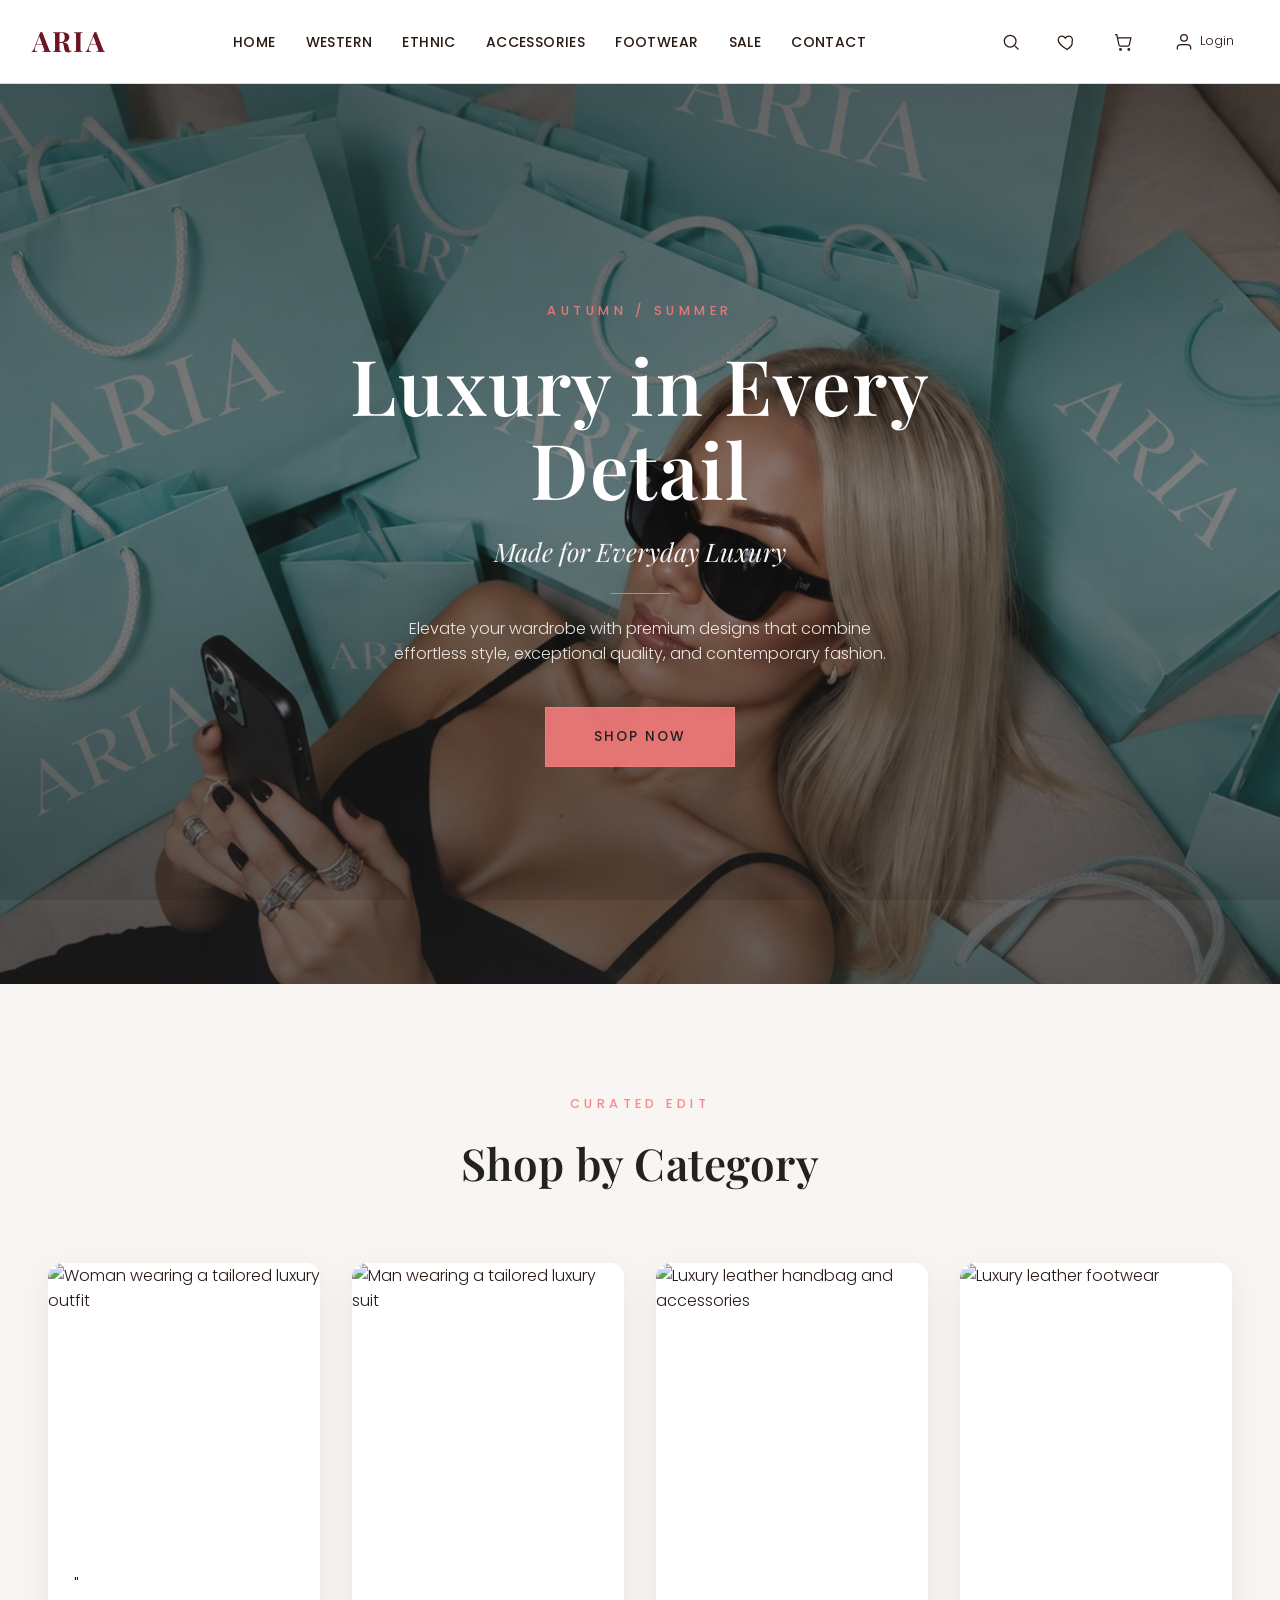
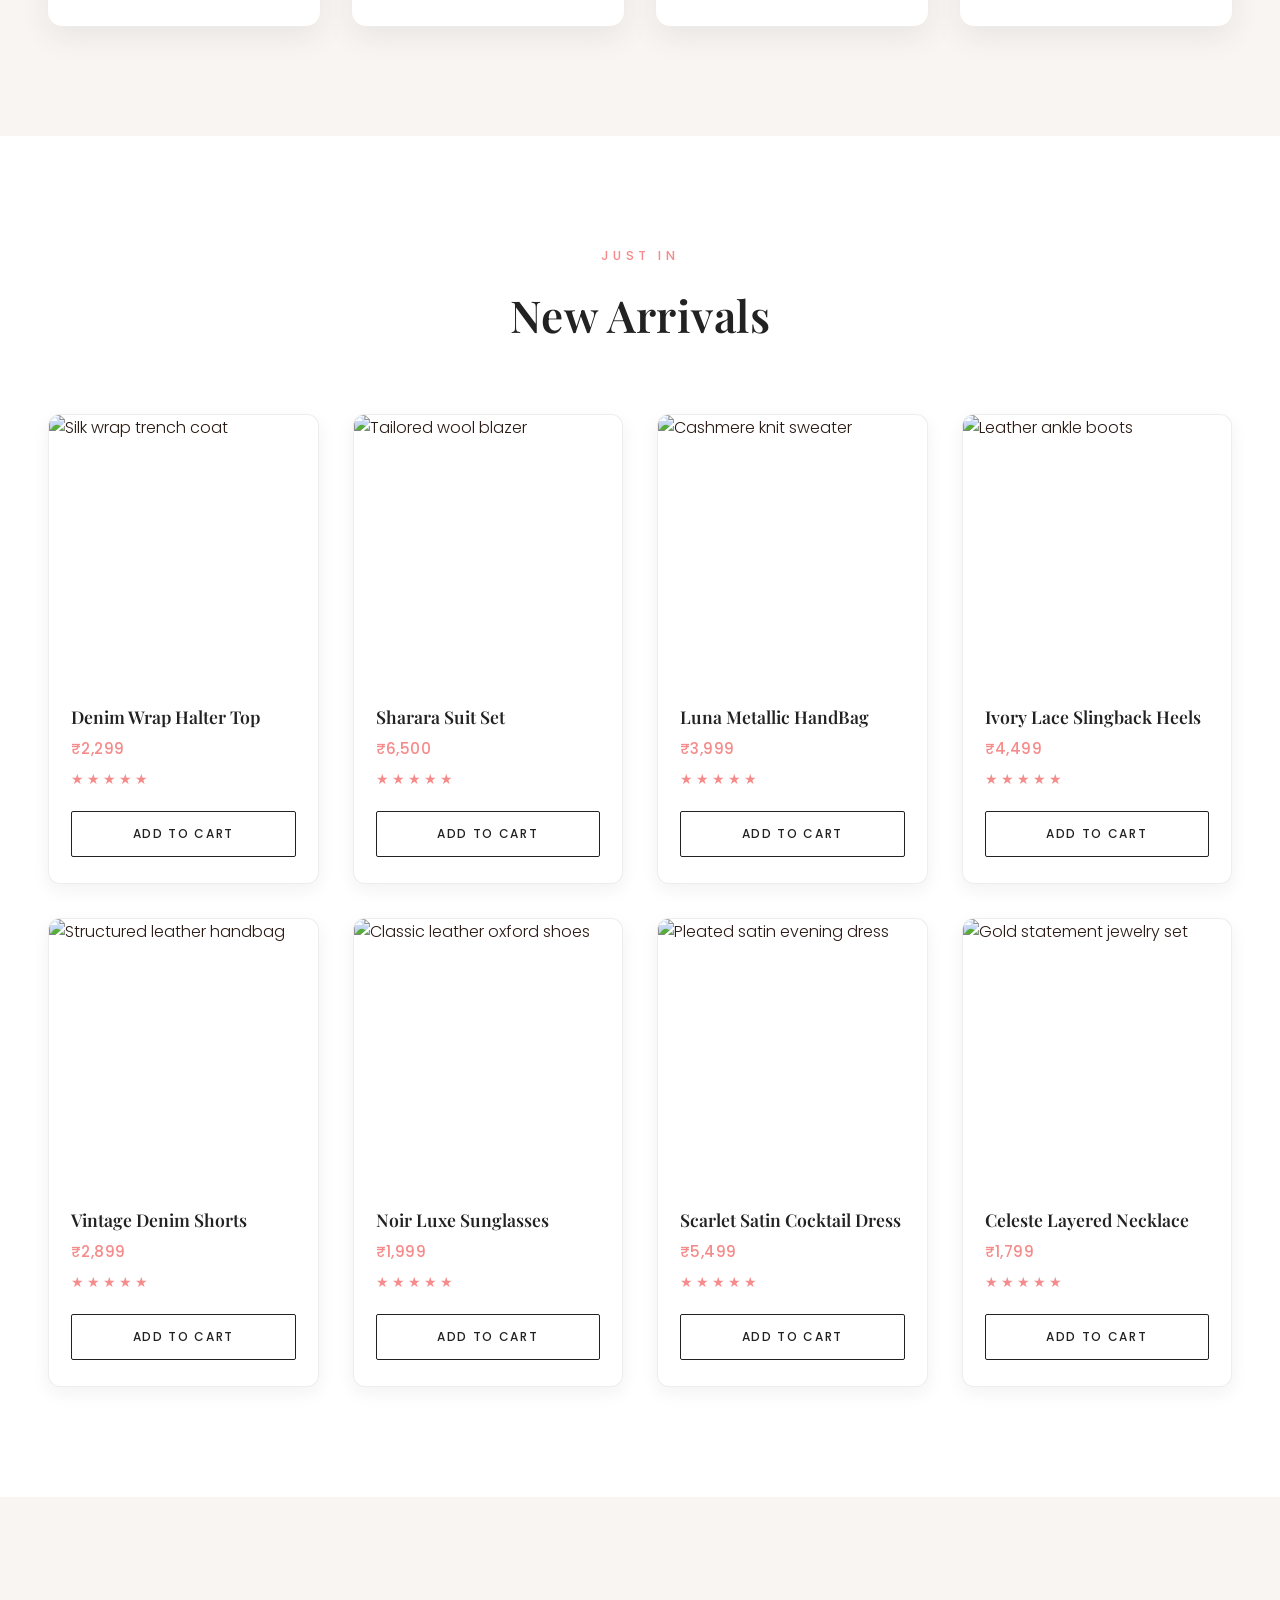
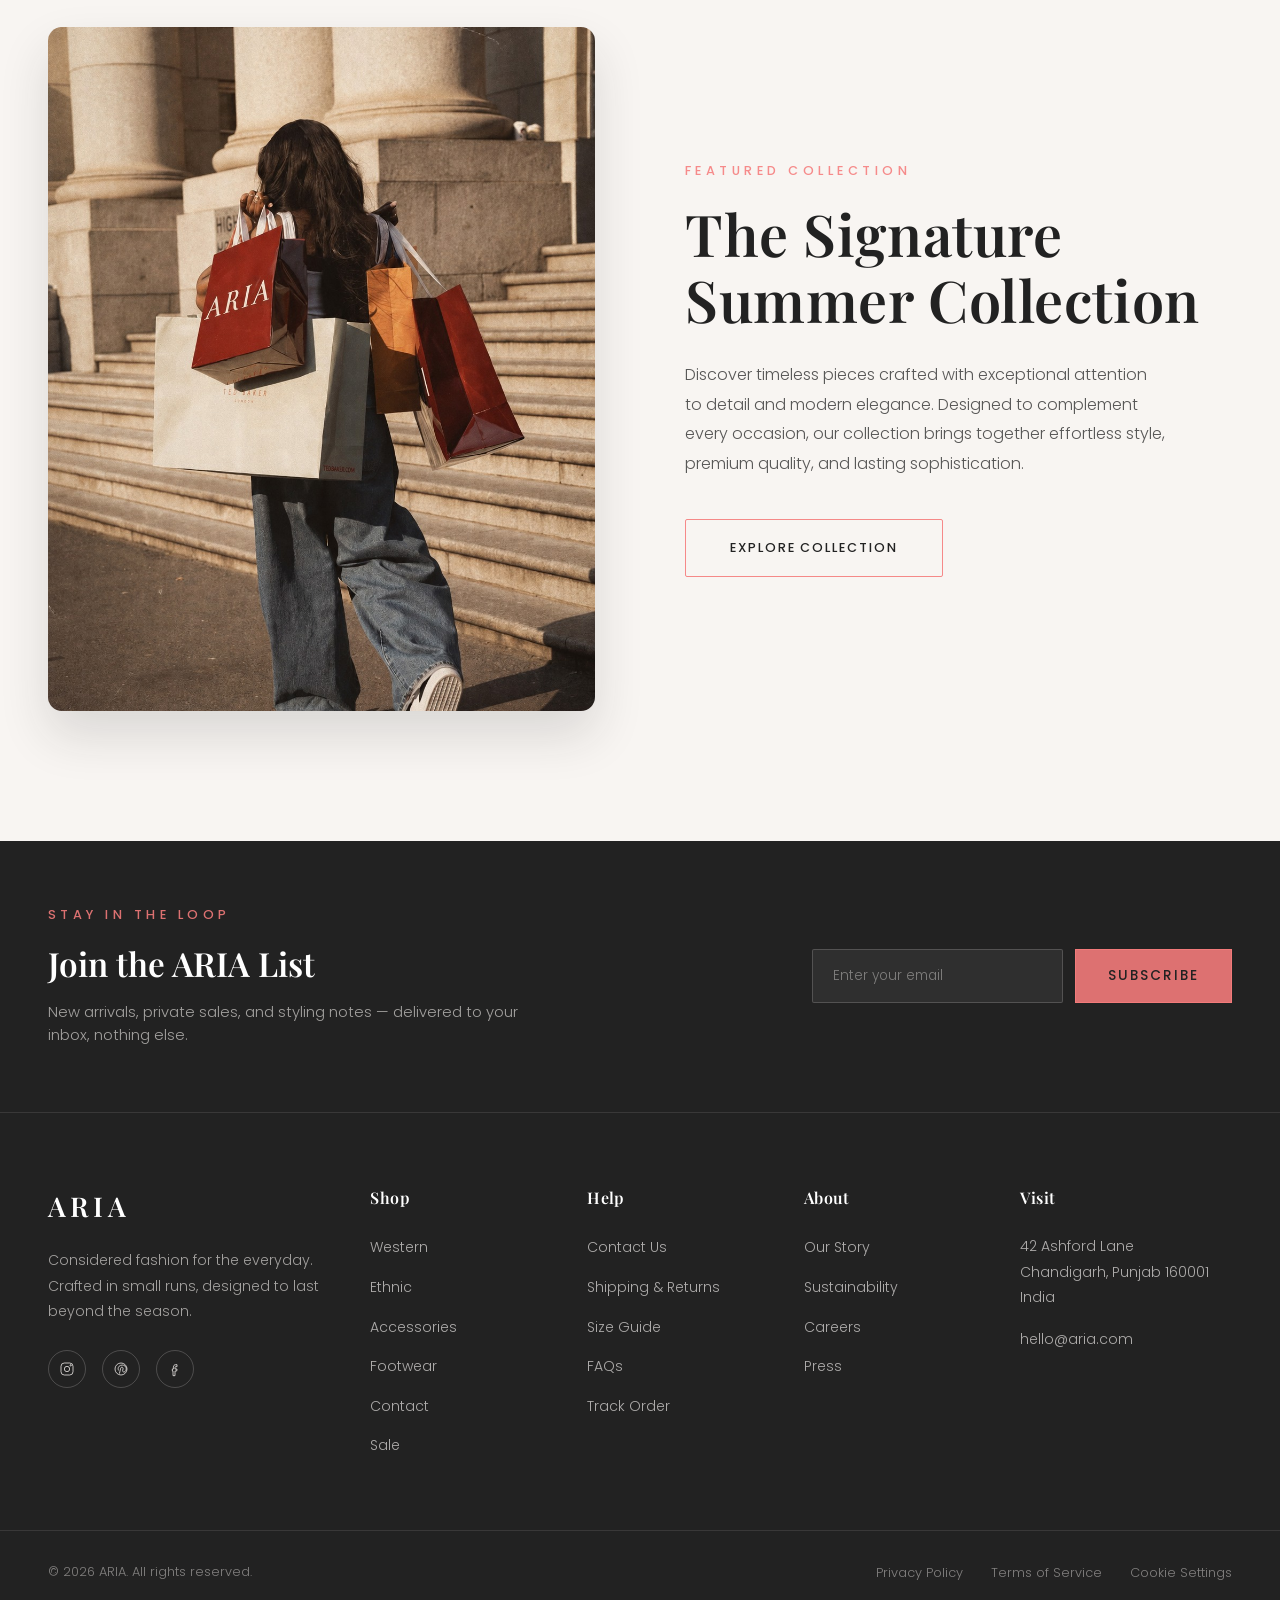
==== index.html @ abaa2804 "Add files via upload" ====
<!DOCTYPE html>
<html lang="en">
<head>
  <meta charset="UTF-8">
  <meta name="viewport" content="width=device-width, initial-scale=1.0">
  <title>ARIA — New Season Collection</title>
  <link rel="preconnect" href="https://fonts.googleapis.com">
  <link rel="preconnect" href="https://fonts.gstatic.com" crossorigin>
  <link href="https://fonts.googleapis.com/css2?family=Playfair+Display:wght@400;500;600;700&family=Poppins:wght@300;400;500;600&display=swap" rel="stylesheet">
  <link rel="stylesheet" href="style.css">
</head>

<body>

  <header class="navbar">
    <div class="navbar__inner">

      <a href="#" class="navbar__logo">ARIA</a>

      <nav class="navbar__nav" aria-label="Main navigation">
        <ul class="navbar__links">

          <li><a href="index.html" class="nav-link">Home</a></li>
          <li><a href="western.html" class="nav-link">Western</a></li>

          <!-- ONLY CHANGE: Ethnic now opens ethnic.html -->
          <li><a href="ethnic.html" class="nav-link">Ethnic</a></li>

          <li><a href="accessories.html" class="nav-link">Accessories</a></li>
          <li><a href="footwear.html" class="nav-link">Footwear</a></li>
          <li><a href="sale.html" class="nav-link">Sale</a></li>
          <li><a href="contact.html" class="nav-link">Contact</a></li>

        </ul>
      </nav>

      <div class="navbar__icons">

        <!-- search -->
        <a href="#" class="icon-link" aria-label="Search">
          <svg viewBox="0 0 24 24" class="icon" fill="none" stroke="currentColor" stroke-width="1.5">
            <circle cx="11" cy="11" r="7"></circle>
            <line x1="21" y1="21" x2="16.65" y2="16.65"></line>
          </svg>
        </a>

        <!-- wishlist -->
        <a href="#" class="icon-link" aria-label="Wishlist">
          <svg viewBox="0 0 24 24" class="icon" fill="none" stroke="currentColor" stroke-width="1.5">
            <path d="M12 21s-7.5-4.6-10-9.1C.5 8.4 2.3 5 5.8 5c2 0 3.4 1.1 4.2 2.4C10.8 6.1 12.2 5 14.2 5c3.5 0 5.3 3.4 3.8 6.9C19.5 16.4 12 21 12 21z"></path>
          </svg>
        </a>

        <!-- cart -->
        <a href="#" class="icon-link" aria-label="Cart">
          <svg viewBox="0 0 24 24" class="icon" fill="none" stroke="currentColor" stroke-width="1.5">
            <circle cx="9" cy="21" r="1"></circle>
            <circle cx="19" cy="21" r="1"></circle>
            <path d="M2.5 3h2l2.6 12.4a2 2 0 0 0 2 1.6h8.4a2 2 0 0 0 2-1.6L21.5 7H6"></path>
          </svg>
        </a>

        <!-- Login Button -->
        <a href="login.html" class="icon-link btn-login-nav" aria-label="Account Login">
          <svg viewBox="0 0 24 24" class="icon" fill="none" stroke="currentColor" stroke-width="1.5">
            <path d="M20 21v-2a4 4 0 0 0-4-4H8a4 4 0 0 0-4 4v2"></path>
            <circle cx="12" cy="7" r="4"></circle>
          </svg>
          <span class="login-text">Login</span>
        </a>

      </div>
    </div>
  </header>


  <section class="hero">
    <div class="hero__overlay"></div>

    <div class="hero__content">
      <p class="hero__eyebrow">Autumn / Summer</p>

      <h1 class="hero__heading">
        Luxury in Every Detail
      </h1>

      <h2 class="hero__subheading">
        Made for Everyday Luxury
      </h2>

      <p class="hero__text">
        Elevate your wardrobe with premium designs that combine effortless style, exceptional quality, and contemporary fashion.
      </p>

      <a href="ethnic.html" class="btn-gold">Shop Now</a>
    </div>
  </section>


  <section class="category" aria-labelledby="category-heading">

    <div class="category__header">
      <p class="category__eyebrow">Curated Edit</p>
      <h2 id="category-heading" class="category__heading">
        Shop by Category
      </h2>
    </div>

    <div class="category__grid">

      <!-- western -->
      <article class="category-card">
        <div class="category-card__image-wrap">

          <img
            src="https://i.pinimg.com/736x/9a/96/69/9a9669cb43c9f0a0e6fd3c314f1d8fea.jpg"
            alt="Woman wearing a tailored luxury outfit"
            class="category-card__image"
            loading="lazy">

          <div class="category-card__overlay"></div>
        </div>

        <div class="category-card__info">
          <h3 class="category-card__title">Western</h3>
          <a href="western.html" class="btn-outline-gold">Explore</a>" 
      </article>


      <!-- ETHNIC -->
      <article class="category-card">
        <div class="category-card__image-wrap">

          <img
            src="https://i.pinimg.com/736x/7e/2c/60/7e2c60f02770552330b021cf83822baa.jpg"
            alt="Man wearing a tailored luxury suit"
            class="category-card__image"
            loading="lazy">

          <div class="category-card__overlay"></div>
        </div>

        <div class="category-card__info">
          <h3 class="category-card__title">Ethnic</h3>

          <!-- ONLY CHANGE: Explore now opens ethnic.html -->
          <a href="ethnic.html" class="btn-outline-gold">Explore</a>

        </div>
      </article>


      <!-- accessories -->
      <article class="category-card">
        <div class="category-card__image-wrap">

          <img
            src="https://i.pinimg.com/736x/4b/20/6a/4b206ad5f9fff55f68342601fd91886d.jpg"
            alt="Luxury leather handbag and accessories"
            class="category-card__image"
            loading="lazy">

          <div class="category-card__overlay"></div>
        </div>

        <div class="category-card__info">
          <h3 class="category-card__title">Accessories</h3>
          <a href="accessories.html" class="btn-outline-gold">Explore</a>
        </div>
      </article>


      <!-- footwear -->
      <article class="category-card">
        <div class="category-card__image-wrap">

          <img
            src="https://i.pinimg.com/736x/59/0e/ca/590eca2303761b1f31b53b4b1ad2bc23.jpg"
            alt="Luxury leather footwear"
            class="category-card__image"
            loading="lazy">

          <div class="category-card__overlay"></div>
        </div>

        <div class="category-card__info">
          <h3 class="category-card__title">Footwear</h3>

          <!-- Explore now opens footwear.html -->
          <a href="footwear.html" class="btn-outline-gold">Explore</a>
        </div>
      </article>

    </div>
  </section>


  <!-- new arrivals -->
  <section class="arrivals" aria-labelledby="arrivals-heading">

    <div class="arrivals__header">
      <p class="arrivals__eyebrow">Just In</p>
      <h2 id="arrivals-heading" class="arrivals__heading">
        New Arrivals
      </h2>
    </div>

    <div class="arrivals__grid">

      <article class="product-card">
        <div class="product-card__image-wrap">
          <img src="https://i.pinimg.com/1200x/94/f0/2d/94f02dfb0105bea8475310a9a32cc9fa.jpg"
               alt="Silk wrap trench coat"
               class="product-card__image"
               loading="lazy">
        </div>

        <div class="product-card__info">
          <h3 class="product-card__name">Denim Wrap Halter Top</h3>
          <p class="product-card__price">₹2,299</p>

          <div class="star-rating" aria-label="Rated 5 out of 5 stars">
            <span>&#9733;</span>
            <span>&#9733;</span>
            <span>&#9733;</span>
            <span>&#9733;</span>
            <span>&#9733;</span>
          </div>

          <button type="button" class="btn-add-cart">
            Add to Cart
          </button>
        </div>
      </article>


      <article class="product-card">
        <div class="product-card__image-wrap">
          <img src="https://i.pinimg.com/736x/af/06/58/af0658aa1b2fe2afccb52e5e137a8477.jpg"
               alt="Tailored wool blazer"
               class="product-card__image"
               loading="lazy">
        </div>

        <div class="product-card__info">
          <h3 class="product-card__name">Sharara Suit Set</h3>
          <p class="product-card__price">₹6,500</p>

          <div class="star-rating" aria-label="Rated 5 out of 5 stars">
            <span>&#9733;</span>
            <span>&#9733;</span>
            <span>&#9733;</span>
            <span>&#9733;</span>
            <span>&#9733;</span>
          </div>

          <button type="button" class="btn-add-cart">
            Add to Cart
          </button>
        </div>
      </article>


      <article class="product-card">
        <div class="product-card__image-wrap">
          <img src="https://i.pinimg.com/1200x/66/19/af/6619af204896a5458776bb3ad510a420.jpg"
               alt="Cashmere knit sweater"
               class="product-card__image"
               loading="lazy">
        </div>

        <div class="product-card__info">
          <h3 class="product-card__name">Luna Metallic HandBag</h3>
          <p class="product-card__price">₹3,999</p>

          <div class="star-rating" aria-label="Rated 5 out of 5 stars">
            <span>&#9733;</span>
            <span>&#9733;</span>
            <span>&#9733;</span>
            <span>&#9733;</span>
            <span>&#9733;</span>
          </div>

          <button type="button" class="btn-add-cart">
            Add to Cart
          </button>
        </div>
      </article>


      <article class="product-card">
        <div class="product-card__image-wrap">
          <img src="https://i.pinimg.com/736x/64/3c/51/643c51814b8b6d609425501f936fceda.jpg"
               alt="Leather ankle boots"
               class="product-card__image"
               loading="lazy">
        </div>

        <div class="product-card__info">
          <h3 class="product-card__name">Ivory Lace Slingback Heels</h3>
          <p class="product-card__price">₹4,499</p>

          <div class="star-rating" aria-label="Rated 5 out of 5 stars">
            <span>&#9733;</span>
            <span>&#9733;</span>
            <span>&#9733;</span>
            <span>&#9733;</span>
            <span>&#9733;</span>
          </div>

          <button type="button" class="btn-add-cart">
            Add to Cart
          </button>
        </div>
      </article>


      <article class="product-card">
        <div class="product-card__image-wrap">
          <img src="https://i.pinimg.com/736x/1b/b8/31/1bb8310dfadc08b8a2e6ee8b997b984a.jpg"
               alt="Structured leather handbag"
               class="product-card__image"
               loading="lazy">
        </div>

        <div class="product-card__info">
          <h3 class="product-card__name">Vintage Denim Shorts</h3>
          <p class="product-card__price">₹2,899</p>

          <div class="star-rating" aria-label="Rated 5 out of 5 stars">
            <span>&#9733;</span>
            <span>&#9733;</span>
            <span>&#9733;</span>
            <span>&#9733;</span>
            <span>&#9733;</span>
          </div>

          <button type="button" class="btn-add-cart">
            Add to Cart
          </button>
        </div>
      </article>


      <article class="product-card">
        <div class="product-card__image-wrap">
          <img src="https://i.pinimg.com/1200x/3f/5c/4d/3f5c4d69a9160363fc01dd2c6e07ea6a.jpg"
               alt="Classic leather oxford shoes"
               class="product-card__image"
               loading="lazy">
        </div>

        <div class="product-card__info">
          <h3 class="product-card__name">Noir Luxe Sunglasses</h3>
          <p class="product-card__price">₹1,999</p>

          <div class="star-rating" aria-label="Rated 5 out of 5 stars">
            <span>&#9733;</span>
            <span>&#9733;</span>
            <span>&#9733;</span>
            <span>&#9733;</span>
            <span>&#9733;</span>
          </div>

          <button type="button" class="btn-add-cart">
            Add to Cart
          </button>
        </div>
      </article>


      <article class="product-card">
        <div class="product-card__image-wrap">
          <img src="https://i.pinimg.com/1200x/2a/52/82/2a52829f08709be5a6d1f65b81222eaa.jpg"
               alt="Pleated satin evening dress"
               class="product-card__image"
               loading="lazy">
        </div>

        <div class="product-card__info">
          <h3 class="product-card__name">Scarlet Satin Cocktail Dress</h3>
          <p class="product-card__price">₹5,499</p>

          <div class="star-rating" aria-label="Rated 5 out of 5 stars">
            <span>&#9733;</span>
            <span>&#9733;</span>
            <span>&#9733;</span>
            <span>&#9733;</span>
            <span>&#9733;</span>
          </div>

          <button type="button" class="btn-add-cart">
            Add to Cart
          </button>
        </div>
      </article>


      <article class="product-card">
        <div class="product-card__image-wrap">
          <img src="https://i.pinimg.com/736x/76/a8/5d/76a85d0bf6ba5adf7afd69d19b4a9173.jpg"
               alt="Gold statement jewelry set"
               class="product-card__image"
               loading="lazy">
        </div>

        <div class="product-card__info">
          <h3 class="product-card__name">Celeste Layered Necklace</h3>
          <p class="product-card__price">₹1,799</p>

          <div class="star-rating" aria-label="Rated 5 out of 5 stars">
            <span>&#9733;</span>
            <span>&#9733;</span>
            <span>&#9733;</span>
            <span>&#9733;</span>
            <span>&#9733;</span>
          </div>

          <button type="button" class="btn-add-cart">
            Add to Cart
          </button>
        </div>
      </article>

    </div>
  </section>


  <!-- collection -->
  <section class="featured" aria-labelledby="featured-heading">

    <div class="featured__inner">

      <div class="featured__image-wrap">
        <img
          src="fee_bg2.jpeg"
          alt="Model wearing summer essentials lifestyle fashion"
          class="featured__image"
          loading="lazy">
      </div>

      <div class="featured__content">

        <p class="featured__eyebrow">
          Featured Collection
        </p>

        <h2 id="featured-heading" class="featured__heading">
          The Signature Summer Collection
        </h2>

        <p class="featured__text">
          Discover timeless pieces crafted with exceptional attention to detail and modern elegance. Designed to complement every occasion, our collection brings together effortless style, premium quality, and lasting sophistication.
        </p>

        <a href="#" class="btn-gold-outline">
          Explore Collection
        </a>

      </div>
    </div>
  </section>


  <!-- footer -->
  <footer class="site-footer">

    <div class="footer__newsletter">

      <div class="footer__newsletter-inner">

        <div class="footer__newsletter-text">

          <p class="footer__eyebrow">
            Stay in the Loop
          </p>

          <h2 class="footer__newsletter-heading">
            Join the ARIA List
          </h2>

          <p class="footer__newsletter-copy">
            New arrivals, private sales, and styling notes — delivered to your inbox, nothing else.
          </p>

        </div>

        <form class="footer__newsletter-form" aria-label="Newsletter signup">

          <label for="footer-email" class="visually-hidden">
            Email address
          </label>

          <input
            type="email"
            id="footer-email"
            name="email"
            placeholder="Enter your email"
            required>

          <button type="submit" class="btn-gold">
            Subscribe
          </button>

        </form>

      </div>
    </div>


    <div class="footer__main">

      <div class="footer__col footer__col--brand">

        <a href="#" class="footer__logo">
          ARIA
        </a>

        <p class="footer__brand-copy">
          Considered fashion for the everyday. Crafted in small runs, designed to last beyond the season.
        </p>

        <div class="footer__socials">

          <a href="#" class="social-link" aria-label="Instagram">
            <svg viewBox="0 0 24 24" class="icon" fill="none" stroke="currentColor" stroke-width="1.5">
              <rect x="3" y="3" width="18" height="18" rx="5"></rect>
              <circle cx="12" cy="12" r="4"></circle>
              <circle cx="17.5" cy="6.5" r="1"></circle>
            </svg>
          </a>

          <a href="#" class="social-link" aria-label="Pinterest">
            <svg viewBox="0 0 24 24" class="icon" fill="none" stroke="currentColor" stroke-width="1.5">
              <circle cx="12" cy="12" r="9"></circle>
              <path d="M9.5 19c1-3.2 1.6-5.8 2-8.2.3-1.7 2.6-2 3.4-.6.5.9.2 2.1-.3 3.4-.7 1.8.4 3.2 2.1 2.9 2-.4 3.1-2.7 3.1-5 0-3.1-2.6-5.4-5.9-5.4-4 0-6.2 2.7-6.2 5.5 0 1 .4 2.1 1 2.7"></path>
            </svg>
          </a>

          <a href="#" class="social-link" aria-label="Facebook">
            <svg viewBox="0 0 24 24" class="icon" fill="none" stroke="currentColor" stroke-width="1.5">
              <path d="M15 8.5h-2c-.6 0-1 .4-1 1V12h3l-.4 3h-2.6v7h-3v-7H8v-3h1.6V9.2C9.6 6.9 11 5.5 13.1 5.5H15v3z"></path>
            </svg>
          </a>

        </div>
      </div>


      <nav class="footer__col" aria-label="Shop">

        <h3 class="footer__col-title">
          Shop
        </h3>

        <ul class="footer__links">
          <li><a href="western.html" class="footer-link">Western</a></li>
          <li><a href="ethnic.html" class="footer-link">Ethnic</a></li>
          <li><a href="accessories.html" class="footer-link">Accessories</a></li>
          <li><a href="footwear.html" class="footer-link">Footwear</a></li>
          <li><a href="contact.html" class="footer-link">Contact</a></li>
          <li><a href="sale.html" class="footer-link">Sale</a></li>
        </ul>

      </nav>


      <nav class="footer__col" aria-label="Help">

        <h3 class="footer__col-title">
          Help
        </h3>

        <ul class="footer__links">
          <li><a href="#" class="footer-link">Contact Us</a></li>
          <li><a href="#" class="footer-link">Shipping &amp; Returns</a></li>
          <li><a href="#" class="footer-link">Size Guide</a></li>
          <li><a href="#" class="footer-link">FAQs</a></li>
          <li><a href="#" class="footer-link">Track Order</a></li>
        </ul>

      </nav>


      <nav class="footer__col" aria-label="About">

        <h3 class="footer__col-title">
          About
        </h3>

        <ul class="footer__links">
          <li><a href="#" class="footer-link">Our Story</a></li>
          <li><a href="#" class="footer-link">Sustainability</a></li>
          <li><a href="#" class="footer-link">Careers</a></li>
          <li><a href="#" class="footer-link">Press</a></li>
        </ul>

      </nav>


      <div class="footer__col">

        <h3 class="footer__col-title">
          Visit
        </h3>

        <address class="footer__address">
          42 Ashford Lane<br>
          Chandigarh, Punjab 160001<br>
          India
        </address>

        <a href="mailto:hello@aria.com" class="footer-link footer__email">
          hello@aria.com
        </a>

      </div>

    </div>


    <div class="footer__bottom">

      <p class="footer__copyright">
        &copy; 2026 ARIA. All rights reserved.
      </p>

      <ul class="footer__legal">

        <li>
          <a href="#" class="footer-link footer-link--small">
            Privacy Policy
          </a>
        </li>

        <li>
          <a href="#" class="footer-link footer-link--small">
            Terms of Service
          </a>
        </li>

        <li>
          <a href="#" class="footer-link footer-link--small">
            Cookie Settings
          </a>
        </li>

      </ul>

    </div>

  </footer>

</body>
</html>
---- style.css ----
:root {
  --color-white:     #FFFFFF;
  --color-offwhite:  #F8F5F2;
  --color-black:     #222222;
  --color-gold:      #f57c7ce2;
  --color-gold-soft: rgba(201, 162, 39, 0.35);

  --font-heading: 'Playfair Display', serif;
  --font-body:    'Poppins', sans-serif;

  --nav-height: 84px;
  --transition-base: 0.35s ease;
}

* {
  margin: 0;
  padding: 0;
  box-sizing: border-box;
}

html {
  scroll-behavior: smooth;
}

body {
  font-family: var(--font-body);
  color: var(--color-black);
  background-color: var(--color-white);
  line-height: 1.6;
  font-weight: 300;
}

a {
  text-decoration: none;
  color: inherit;
}

ul {
  list-style: none;
}

img {
  max-width: 100%;
  display: block;
}

.navbar {
  position: sticky;
  top: 0;
  left: 0;
  width: 100%;
  height: var(--nav-height);
  background-color: var(--color-white);
  border-bottom: 1px solid rgba(34, 34, 34, 0.08);
  z-index: 1000;
}

.navbar__inner {
  max-width: 1400px;
  height: 100%;
  margin: 0 auto;
  padding: 0 48px;
  display: flex;
  align-items: center;
  justify-content: space-between;
  gap: 32px;
}

/* Logo */
.navbar__logo {
  font-family: var(--font-heading);
  font-size: 1.85rem;
  font-weight: 600;
  letter-spacing: 0.18em;
  color: var(--color-black);
  white-space: nowrap;
}
.navbar__nav {
  flex: 1;
  display: flex;
  justify-content: center;
}

.navbar__links {
  display: flex;
  align-items: center;
  gap: 40px;
}
.nav-link {
  position: relative;
  font-size: 0.85rem;
  font-weight: 500;
  letter-spacing: 0.08em;
  text-transform: uppercase;
  color: var(--color-black);
  padding-bottom: 6px;
  transition: color var(--transition-base);
}

.nav-link::after {
  content: '';
  position: absolute;
  left: 0;
  bottom: 0;
  width: 100%;
  height: 1px;
  background-color: var(--color-gold);
  transform: scaleX(0);
  transform-origin: right;
  transition: transform var(--transition-base);
}

.nav-link:hover {
  color: var(--color-gold);
}

.nav-link:hover::after {
  transform: scaleX(1);
  transform-origin: left;
}
.navbar__icons {
  display: flex;
  align-items: center;
  gap: 24px;
}

.icon-link {
  display: inline-flex;
  align-items: center;
  justify-content: center;
  transition: color var(--transition-base), transform var(--transition-base);
}

.icon-link:hover {
  color: var(--color-gold);
  transform: translateY(-2px);
}

.icon {
  width: 20px;
  height: 20px;
}
.hero {
  position: relative;
  width: 100%;
  height: 100vh;
  min-height: 600px;
  display: flex;
  align-items: center;
  justify-content: center;
  text-align: center;
  overflow: hidden;

  background-image:
    linear-gradient(0deg, rgba(0,0,0,0.15), rgba(0,0,0,0.15)),
    url('fee_bg.jpeg');
  background-size: cover;
  background-position: center 20%;
  background-repeat: no-repeat;
  background-attachment: fixed;
}
.hero__overlay {
  position: absolute;
  inset: 0;
  background: linear-gradient(
    180deg,
    rgba(34, 34, 34, 0.55) 0%,
    rgba(34, 34, 34, 0.35) 45%,
    rgba(34, 34, 34, 0.65) 100%
  );
  z-index: 1;
}

.hero__content {
  position: relative;
  z-index: 2;
  max-width: 720px;
  padding: 0 24px;
  color: var(--color-white);
  display: flex;
  flex-direction: column;
  align-items: center;
}

.hero__eyebrow {
  font-family: var(--font-body);
  font-size: 0.8rem;
  font-weight: 500;
  letter-spacing: 0.35em;
  text-transform: uppercase;
  color: var(--color-gold);
  margin-bottom: 20px;
}

.hero__heading {
  font-family: var(--font-heading);
  font-size: clamp(2.6rem, 6vw, 5rem);
  font-weight: 600;
  line-height: 1.1;
  letter-spacing: 0.02em;
  margin-bottom: 20px;
}

.hero__subheading {
  font-family: var(--font-heading);
  font-style: italic;
  font-weight: 400;
  font-size: clamp(1.1rem, 2.2vw, 1.6rem);
  color: var(--color-offwhite);
  margin-bottom: 22px;
  position: relative;
  padding-bottom: 22px;
}

.hero__subheading::after {
  content: '';
  position: absolute;
  bottom: 0;
  left: 50%;
  transform: translateX(-50%);
  width: 60px;
  height: 1px;
  background-color: var(--color-gold);
}

.hero__text {
  font-size: 1rem;
  font-weight: 300;
  color: rgba(248, 245, 242, 0.9);
  max-width: 520px;
  margin-bottom: 40px;
}

.btn-gold {
  display: inline-block;
  padding: 18px 48px;
  font-family: var(--font-body);
  font-size: 0.85rem;
  font-weight: 500;
  letter-spacing: 0.15em;
  text-transform: uppercase;
  color: var(--color-black);
  background-color: var(--color-gold);
  border: 1px solid var(--color-gold);
  transition: background-color var(--transition-base), color var(--transition-base), box-shadow var(--transition-base);
}

.btn-gold:hover {
  background-color: transparent;
  color: var(--color-white);
  box-shadow: 0 0 0 1px var(--color-gold) inset;
}

@media (max-width: 1024px) {
  .navbar__inner {
    padding: 0 28px;
  }

  .navbar__links {
    gap: 24px;
  }

  .hero {
    background-attachment: scroll;
  }
}

@media (max-width: 860px) {
  .navbar {
    height: auto;
  }

  .navbar__inner {
    flex-wrap: wrap;
    padding: 16px 24px;
    row-gap: 14px;
  }

  .navbar__nav {
    order: 3;
    width: 100%;
    justify-content: center;
  }

  .navbar__links {
    flex-wrap: wrap;
    justify-content: center;
    gap: 18px 26px;
  }

  .navbar__icons {
    order: 2;
  }
}

@media (max-width: 480px) {
  .navbar__logo {
    font-size: 1.5rem;
    letter-spacing: 0.12em;
  }

  .navbar__links {
    gap: 14px 18px;
  }

  .nav-link {
    font-size: 0.75rem;
  }

  .icon {
    width: 18px;
    height: 18px;
  }

  .navbar__icons {
    gap: 18px;
  }

  .hero__content {
    padding: 0 20px;
  }

  .btn-gold {
    padding: 16px 36px;
    width: 100%;
    max-width: 280px;
  }
}
.category {
  background-color: var(--color-offwhite);
  padding: 110px 48px;
}

.category__header {
  text-align: center;
  max-width: 640px;
  margin: 0 auto 64px;
}

.category__eyebrow {
  font-size: 0.8rem;
  font-weight: 500;
  letter-spacing: 0.35em;
  text-transform: uppercase;
  color: var(--color-gold);
  margin-bottom: 14px;
}

.category__heading {
  font-family: var(--font-heading);
  font-size: clamp(2rem, 3.5vw, 2.75rem);
  font-weight: 600;
  color: var(--color-black);
  letter-spacing: 0.01em;
}
.category__grid {
  display: grid;
  grid-template-columns: repeat(4, 1fr);
  gap: 32px;
  max-width: 1400px;
  margin: 0 auto;
}

.category-card {
  position: relative;
  border-radius: 14px;
  overflow: hidden;
  background-color: var(--color-white);
  box-shadow: 0 10px 30px rgba(34, 34, 34, 0.08);
  transition: box-shadow var(--transition-base), transform var(--transition-base);
}

.category-card:hover,
.category-card:focus-within {
  box-shadow: 0 22px 45px rgba(34, 34, 34, 0.18);
  transform: translateY(-4px);
}

.category-card__image-wrap {
  position: relative;
  width: 100%;
  aspect-ratio: 3 / 4;
  overflow: hidden;
  border-radius: 14px;
}

.category-card__image {
  width: 100%;
  height: 100%;
  object-fit: cover;
  transform: scale(1);
  transition: transform 0.6s ease;
}

.category-card:hover .category-card__image,
.category-card:focus-within .category-card__image {
  transform: scale(1.08);
}

.category-card__overlay {
  position: absolute;
  inset: 0;
  background: linear-gradient(
    180deg,
    rgba(34, 34, 34, 0) 40%,
    rgba(34, 34, 34, 0.75) 100%
  );
  opacity: 0;
  transition: opacity var(--transition-base);
}

.category-card:hover .category-card__overlay,
.category-card:focus-within .category-card__overlay {
  opacity: 1;
}

.category-card__info {
  position: absolute;
  left: 0;
  right: 0;
  bottom: 0;
  padding: 28px 26px;
  display: flex;
  flex-direction: column;
  align-items: flex-start;
  gap: 16px;
  z-index: 2;
}

.category-card__title {
  font-family: var(--font-heading);
  font-size: 1.5rem;
  font-weight: 600;
  color: var(--color-white);
  letter-spacing: 0.02em;
}
.btn-outline-gold {
  display: inline-block;
  padding: 10px 26px;
  font-size: 0.75rem;
  font-weight: 500;
  letter-spacing: 0.14em;
  text-transform: uppercase;
  color: var(--color-white);
  border: 1px solid var(--color-white);
  border-radius: 2px;
  opacity: 0;
  transform: translateY(10px);
  transition: opacity var(--transition-base), transform var(--transition-base),
              background-color var(--transition-base), color var(--transition-base),
              border-color var(--transition-base);
}

.category-card:hover .btn-outline-gold,
.category-card:focus-within .btn-outline-gold {
  opacity: 1;
  transform: translateY(0);
}

.btn-outline-gold:hover {
  background-color: var(--color-gold);
  border-color: var(--color-gold);
  color: var(--color-black);
}

@media (max-width: 1024px) {
  .category {
    padding: 90px 32px;
  }

  .category__grid {
    grid-template-columns: repeat(2, 1fr);
    gap: 26px;
  }
}
@media (max-width: 640px) {
  .category {
    padding: 70px 20px;
  }

  .category__header {
    margin-bottom: 44px;
  }

  .category-card__info {
    padding: 22px 20px;
  }

  .btn-outline-gold {
    opacity: 1;
    transform: translateY(0);
  }
}

@media (max-width: 480px) {
  .category__grid {
    grid-template-columns: 1fr;
  }

  .category-card__image-wrap {
    aspect-ratio: 4 / 5;
  }
}

.arrivals {
  background-color: var(--color-white);
  padding: 110px 48px;
}

.arrivals__header {
  text-align: center;
  max-width: 640px;
  margin: 0 auto 64px;
}

.arrivals__eyebrow {
  font-size: 0.8rem;
  font-weight: 500;
  letter-spacing: 0.35em;
  text-transform: uppercase;
  color: var(--color-gold);
  margin-bottom: 14px;
}

.arrivals__heading {
  font-family: var(--font-heading);
  font-size: clamp(2rem, 3.5vw, 2.75rem);
  font-weight: 600;
  color: var(--color-black);
  letter-spacing: 0.01em;
}
.arrivals__grid {
  display: grid;
  grid-template-columns: repeat(4, 1fr);
  gap: 34px;
  max-width: 1400px;
  margin: 0 auto;
}
.product-card {
  display: flex;
  flex-direction: column;
  background-color: var(--color-white);
  border: 1px solid rgba(34, 34, 34, 0.08);
  border-radius: 12px;
  overflow: hidden;
  box-shadow: 0 6px 18px rgba(34, 34, 34, 0.06);
  transition: transform var(--transition-base), box-shadow var(--transition-base);
}
.product-card:hover,
.product-card:focus-within {
  transform: translateY(-8px);
  box-shadow: 0 26px 40px rgba(34, 34, 34, 0.16);
}
.product-card__image-wrap {
  width: 100%;
  aspect-ratio: 1 / 1;
  overflow: hidden;
}

.product-card__image {
  width: 100%;
  height: 100%;
  object-fit: cover;
  transform: scale(1);
  transition: transform 0.5s ease;
}

.product-card:hover .product-card__image,
.product-card:focus-within .product-card__image {
  transform: scale(1.05);
}

.product-card__info {
  padding: 22px 22px 26px;
  display: flex;
  flex-direction: column;
  align-items: flex-start;
  gap: 8px;
}

.product-card__name {
  font-family: var(--font-heading);
  font-size: 1.1rem;
  font-weight: 600;
  color: var(--color-black);
  line-height: 1.3;
}

.product-card__price {
  font-size: 0.95rem;
  font-weight: 500;
  color: var(--color-gold);
  letter-spacing: 0.03em;
}

.star-rating {
  display: flex;
  gap: 3px;
  font-size: 0.85rem;
  color: var(--color-gold);
  margin-bottom: 6px;
}
.btn-add-cart {
  width: 100%;
  margin-top: 6px;
  padding: 13px 0;
  font-family: var(--font-body);
  font-size: 0.75rem;
  font-weight: 500;
  letter-spacing: 0.14em;
  text-transform: uppercase;
  color: var(--color-black);
  background-color: transparent;
  border: 1px solid var(--color-black);
  border-radius: 2px;
  cursor: pointer;
  transition: background-color var(--transition-base), color var(--transition-base), border-color var(--transition-base);
}

/* Button color transition on hover */
.btn-add-cart:hover {
  background-color: var(--color-gold);
  border-color: var(--color-gold);
  color: var(--color-white);
}

@media (max-width: 1200px) {
  .arrivals__grid {
    grid-template-columns: repeat(3, 1fr);
  }
}
@media (max-width: 860px) {
  .arrivals {
    padding: 90px 32px;
  }

  .arrivals__grid {
    grid-template-columns: repeat(2, 1fr);
    gap: 26px;
  }
}
@media (max-width: 480px) {
  .arrivals {
    padding: 70px 20px;
  }

  .arrivals__header {
    margin-bottom: 44px;
  }

  .arrivals__grid {
    grid-template-columns: 1fr;
  }
}
.featured {
  background-color: var(--color-offwhite);
  padding: 130px 48px;
}

.featured__inner {
  max-width: 1400px;
  margin: 0 auto;
  display: grid;
  grid-template-columns: 1fr 1fr;
  align-items: center;
  gap: 90px;
}
.featured__image-wrap {
  position: relative;
  width: 100%;
  aspect-ratio: 4 / 5;
  overflow: hidden;
  border-radius: 14px;
  box-shadow: 0 24px 50px rgba(34, 34, 34, 0.14);
}
.featured__image {
  width: 100%;
  height: 100%;
  object-fit: cover;
  transform: scale(1);
  transition: transform 0.7s ease;
}
.featured__image-wrap:hover .featured__image {
  transform: scale(1.06);
}
.featured__content {
  display: flex;
  flex-direction: column;
  align-items: flex-start;
}
.featured__eyebrow {
  font-size: 0.8rem;
  font-weight: 500;
  letter-spacing: 0.35em;
  text-transform: uppercase;
  color: var(--color-gold);
  margin-bottom: 18px;
}
.featured__heading {
  font-family: var(--font-heading);
  font-size: clamp(2.4rem, 4.5vw, 3.75rem);
  font-weight: 600;
  line-height: 1.15;
  color: var(--color-black);
  letter-spacing: 0.01em;
  margin-bottom: 28px;
}

.featured__text {
  font-size: 1rem;
  font-weight: 300;
  line-height: 1.85;
  color: rgba(34, 34, 34, 0.75);
  max-width: 480px;
  margin-bottom: 40px;
}
.btn-gold-outline {
  position: relative;
  display: inline-block;
  padding: 18px 44px;
  font-family: var(--font-body);
  font-size: 0.8rem;
  font-weight: 500;
  letter-spacing: 0.15em;
  text-transform: uppercase;
  color: var(--color-black);
  background-color: transparent;
  border: 1px solid var(--color-gold);
  border-radius: 2px;
  overflow: hidden;
  z-index: 1;
  transition: color var(--transition-base);
}
.btn-gold-outline::before {
  content: '';
  position: absolute;
  inset: 0;
  background-color: var(--color-gold);
  transform: scaleX(0);
  transform-origin: left;
  transition: transform var(--transition-base);
  z-index: -1;
}
.btn-gold-outline:hover {
  color: var(--color-black);
}
.btn-gold-outline:hover::before {
  transform: scaleX(1);
}
@media (max-width: 1024px) {
  .featured {
    padding: 100px 32px;
  }
  .featured__inner {
    gap: 56px;
  }}
@media (max-width: 860px) {
  .featured__inner {
    grid-template-columns: 1fr;
    gap: 44px;
  }
  .featured__content {
    align-items: flex-start;
    text-align: left;
  }
  .featured__image-wrap {
    aspect-ratio: 16 / 10;
  }
}
@media (max-width: 480px) {
  .featured {
    padding: 70px 20px;
  }
  .featured__text {
    max-width: 100%;
  }
  .btn-gold-outline {
    width: 100%;
    text-align: center;
    padding: 16px 0;
  }
}


.visually-hidden {
  position: absolute;
  width: 1px;
  height: 1px;
  padding: 0;
  margin: -1px;
  overflow: hidden;
  clip: rect(0, 0, 0, 0);
  white-space: nowrap;
  border: 0;
}
 
.site-footer {
  background-color: var(--color-black);
  color: rgba(248, 245, 242, 0.7);
}
 
/* Newsletter strip */
.footer__newsletter {
  border-bottom: 1px solid rgba(248, 245, 242, 0.1);
}
 
.footer__newsletter-inner {
  max-width: 1400px;
  margin: 0 auto;
  padding: 64px 48px;
  display: flex;
  align-items: center;
  justify-content: space-between;
  gap: 48px;
  flex-wrap: wrap;
}
 
.footer__newsletter-text {
  max-width: 480px;
}
 
.footer__eyebrow {
  font-size: 0.8rem;
  font-weight: 500;
  letter-spacing: 0.35em;
  text-transform: uppercase;
  color: var(--color-gold);
  margin-bottom: 12px;
}
 
.footer__newsletter-heading {
  font-family: var(--font-heading);
  font-size: clamp(1.6rem, 2.6vw, 2.1rem);
  font-weight: 600;
  color: var(--color-white);
  margin-bottom: 10px;
}
 
.footer__newsletter-copy {
  font-size: 0.92rem;
  font-weight: 300;
  color: rgba(248, 245, 242, 0.6);
}
 
.footer__newsletter-form {
  display: flex;
  gap: 12px;
  flex-shrink: 0;
  width: 100%;
  max-width: 420px;
}
 
.footer__newsletter-form input {
  flex: 1;
  min-width: 0;
  padding: 16px 20px;
  font-family: var(--font-body);
  font-size: 0.85rem;
  font-weight: 300;
  color: var(--color-white);
  background-color: rgba(248, 245, 242, 0.06);
  border: 1px solid rgba(248, 245, 242, 0.18);
  border-radius: 2px;
  transition: border-color var(--transition-base), background-color var(--transition-base);
}
 
.footer__newsletter-form input::placeholder {
  color: rgba(248, 245, 242, 0.4);
}
 
.footer__newsletter-form input:focus {
  outline: none;
  border-color: var(--color-gold);
  background-color: rgba(248, 245, 242, 0.1);
}
 
.footer__newsletter-form .btn-gold {
  flex-shrink: 0;
  padding: 16px 32px;
}
 
/* Main link grid */
.footer__main {
  max-width: 1400px;
  margin: 0 auto;
  padding: 72px 48px;
  display: grid;
  grid-template-columns: 1.6fr 1fr 1fr 1fr 1.2fr;
  gap: 40px;
}
 
.footer__col-title {
  font-family: var(--font-heading);
  font-size: 1rem;
  font-weight: 600;
  color: var(--color-white);
  letter-spacing: 0.03em;
  margin-bottom: 24px;
}
 
.footer__links {
  display: flex;
  flex-direction: column;
  gap: 14px;
}
 
.footer-link {
  font-size: 0.88rem;
  font-weight: 300;
  color: rgba(248, 245, 242, 0.65);
  transition: color var(--transition-base), padding-left var(--transition-base);
}
 
.footer-link:hover {
  color: var(--color-gold);
  padding-left: 4px;
}
 
.footer__col--brand {
  display: flex;
  flex-direction: column;
  align-items: flex-start;
}
 
.footer__logo {
  font-family: var(--font-heading);
  font-size: 1.7rem;
  font-weight: 600;
  letter-spacing: 0.18em;
  color: var(--color-white);
  margin-bottom: 20px;
}
 
.footer__brand-copy {
  font-size: 0.88rem;
  font-weight: 300;
  line-height: 1.8;
  color: rgba(248, 245, 242, 0.6);
  max-width: 320px;
  margin-bottom: 26px;
}
 
.footer__socials {
  display: flex;
  align-items: center;
  gap: 16px;
}
 
.social-link {
  display: inline-flex;
  align-items: center;
  justify-content: center;
  width: 38px;
  height: 38px;
  border: 1px solid rgba(248, 245, 242, 0.2);
  border-radius: 50%;
  color: rgba(248, 245, 242, 0.75);
  transition: border-color var(--transition-base), color var(--transition-base), transform var(--transition-base);
}
 
.social-link .icon {
  width: 16px;
  height: 16px;
}
 
.social-link:hover {
  border-color: var(--color-gold);
  color: var(--color-gold);
  transform: translateY(-3px);
}
 
.footer__address {
  font-style: normal;
  font-size: 0.88rem;
  font-weight: 300;
  line-height: 1.8;
  color: rgba(248, 245, 242, 0.65);
  margin-bottom: 16px;
}
 
.footer__email {
  display: inline-block;
}
 
/* Bottom bar */
.footer__bottom {
  border-top: 1px solid rgba(248, 245, 242, 0.1);
}
 
.footer__bottom {
  max-width: 1400px;
  margin: 0 auto;
  padding: 28px 48px;
  display: flex;
  align-items: center;
  justify-content: space-between;
  flex-wrap: wrap;
  gap: 16px;
}
 
.footer__copyright {
  font-size: 0.8rem;
  font-weight: 300;
  color: rgba(248, 245, 242, 0.45);
}
 
.footer__legal {
  display: flex;
  align-items: center;
  gap: 28px;
}
 
.footer-link--small {
  font-size: 0.8rem;
  color: rgba(248, 245, 242, 0.45);
}
 
.footer-link--small:hover {
  color: var(--color-gold);
  padding-left: 0;
}
 
@media (max-width: 1100px) {
  .footer__main {
    grid-template-columns: 1fr 1fr 1fr;
    row-gap: 48px;
  }
 
  .footer__col--brand {
    grid-column: 1 / -1;
  }
}
 
@media (max-width: 768px) {
  .footer__newsletter-inner {
    padding: 48px 32px;
    flex-direction: column;
    align-items: flex-start;
  }
 
  .footer__newsletter-form {
    max-width: 100%;
    flex-direction: column;
  }
 
  .footer__main {
    padding: 56px 32px;
    grid-template-columns: 1fr 1fr;
    row-gap: 40px;
  }
 
  .footer__bottom {
    padding: 24px 32px;
    flex-direction: column;
    text-align: center;
  }
}
 
@media (max-width: 480px) {
  .footer__newsletter-inner {
    padding: 40px 20px;
  }
 
  .footer__main {
    padding: 48px 20px;
    grid-template-columns: 1fr;
  }
 
  .footer__bottom {
    padding: 20px;
  }
 
  .footer__legal {
    flex-wrap: wrap;
    justify-content: center;
    gap: 16px;
  }
}
/* =========================================================
   ARIA — shared stylesheet
   Palette: deep wine + antique gold on ivory (light)
            charcoal + soft gold on ink (dark)
   Display type: Playfair Display · Body type: Poppins
   ========================================================= */

:root{
  --wine:        #6E1423;
  --wine-deep:   #4A0E18;
  --wine-tint:   #F6E9EA;
  --gold:        #C6972E;
  --gold-soft:   #E8C873;
  --ivory:       #FBF6EE;
  --surface:     #FFFFFF;
  --ink:         #2A1A14;
  --muted:       #8A7361;
  --line:        #E7DACB;
  --success:     #3C7A5A;
  --danger:      #A63A2E;

  --shadow-sm:   0 2px 8px rgba(42,26,20,0.08);
  --shadow-md:   0 12px 32px rgba(42,26,20,0.14);
  --radius-sm:   6px;
  --radius-md:   12px;
  --radius-lg:   20px;

  color-scheme: light;
}

html.dark{
  --wine:        #C6435A;
  --wine-deep:   #E0637A;
  --wine-tint:   #2B1418;
  --gold:        #E8C873;
  --gold-soft:   #F2DE9E;
  --ivory:       #15100F;
  --surface:     #201816;
  --ink:         #F1E7D6;
  --muted:       #B7A28E;
  --line:        #3A2C26;

  --shadow-sm:   0 2px 10px rgba(0,0,0,0.35);
  --shadow-md:   0 16px 40px rgba(0,0,0,0.5);

  color-scheme: dark;
}

*{ box-sizing: border-box; }
html{ scroll-behavior: smooth; }

body{
  margin: 0;
  background: var(--ivory);
  color: var(--ink);
  font-family: 'Poppins', sans-serif;
  font-weight: 300;
  -webkit-font-smoothing: antialiased;
  transition: background-color .25s ease, color .25s ease;
}

h1,h2,h3,.font-display{ font-family: 'Playfair Display', serif; }

a{ color: inherit; text-decoration: none; }
img{ max-width: 100%; display: block; }
button{ font-family: inherit; cursor: pointer; }
input, select{ font-family: inherit; }

.visually-hidden{
  position: absolute; width:1px; height:1px; overflow:hidden;
  clip: rect(0 0 0 0); white-space: nowrap;
}

:focus-visible{
  outline: 2px solid var(--gold);
  outline-offset: 2px;
}

/* ============ NAVBAR ============ */
.navbar{
  position: sticky; top: 0; z-index: 100;
  background: var(--surface);
  border-bottom: 1px solid var(--line);
}
.navbar__inner{
  max-width: 1280px; margin: 0 auto;
  display: flex; align-items: center; justify-content: space-between;
  padding: 16px 32px;
  gap: 24px;
}
.navbar__logo{
  font-family: 'Playfair Display', serif;
  font-size: 28px; font-weight: 700; letter-spacing: 2px;
  color: var(--wine);
}
.navbar__links{
  display: flex; gap: 30px; list-style: none; margin: 0; padding: 0;
}
.nav-link{
  font-size: 14px; letter-spacing: .4px; color: var(--ink);
  position: relative; padding-bottom: 4px;
}
.nav-link::after{
  content:''; position:absolute; left:0; bottom:0; height:1px; width:0;
  background: var(--gold); transition: width .25s ease;
}
.nav-link:hover::after{ width: 100%; }
.nav-link.is-active{ color: var(--wine); font-weight: 500; }

.navbar__icons{ display: flex; align-items: center; gap: 18px; }
.icon-link{
  position: relative; display: inline-flex; align-items: center; justify-content: center;
  width: 38px; height: 38px; border-radius: 50%; color: var(--ink);
  transition: background .2s ease, color .2s ease;
}
.icon-link:hover{ background: var(--wine-tint); color: var(--wine); }
.icon{ width: 20px; height: 20px; }

.btn-login-nav{ width: auto; padding: 0 14px; gap: 6px; border-radius: 20px; }
.login-text{ font-size: 13px; }

.theme-toggle{
  display:flex; align-items:center; justify-content:center;
  width: 38px; height: 38px; border-radius: 50%;
  background: var(--wine-tint); border: 1px solid var(--line);
  color: var(--wine); position: relative; overflow:hidden;
}
.theme-toggle:hover{ border-color: var(--gold); }
.theme-toggle svg{ width: 18px; height: 18px; }
.theme-toggle .icon-moon{ display:none; }
html.dark .theme-toggle .icon-sun{ display:none; }
html.dark .theme-toggle .icon-moon{ display:inline-flex; }

.cart-badge{
  position: absolute; top: -4px; right: -4px;
  background: var(--wine); color: #fff;
  font-size: 10px; font-weight: 600; line-height: 1;
  min-width: 16px; height: 16px; border-radius: 999px;
  display: flex; align-items: center; justify-content: center;
  padding: 0 3px;
  transform: scale(0);
  transition: transform .2s ease;
}
.cart-badge.is-visible{ transform: scale(1); }


/* Order summary (sticky, signature gold-thread border) */
.order-summary{
  position: sticky; top: 90px;
  background: var(--surface); border-radius: var(--radius-lg);
  border: 1px solid var(--line);
  padding: 2px;
}
.order-summary__inner{
  border-radius: calc(var(--radius-lg) - 2px);
  padding: 24px 24px 26px;
  position: relative;
}
.order-summary::before{
  content:'';
  position:absolute; inset: 0; border-radius: var(--radius-lg);
  padding: 2px;
  background: repeating-linear-gradient(115deg, var(--gold) 0 8px, transparent 8px 16px);
  -webkit-mask: linear-gradient(#fff 0 0) content-box, linear-gradient(#fff 0 0);
  -webkit-mask-composite: xor; mask-composite: exclude;
  opacity: .55; pointer-events: none;
}
.order-summary__title{ font-size: 18px; margin: 0 0 18px; }
.summary-row{ display: flex; justify-content: space-between; font-size: 13.5px; margin-bottom: 12px; color: var(--muted); }
.summary-row span:last-child{ color: var(--ink); font-weight: 500; }
.summary-row.discount span:last-child{ color: var(--success); }
.summary-divider{ height: 1px; background: var(--line); margin: 16px 0; }
.summary-total{ display: flex; justify-content: space-between; align-items: baseline; margin-bottom: 20px; }
.summary-total .label{ font-size: 15px; font-weight: 600; }
.summary-total .value{ font-size: 26px; font-family: 'Playfair Display', serif; color: var(--wine); }
.shipping-note{
  font-size: 11.5px; color: var(--muted); background: var(--wine-tint);
  border-radius: var(--radius-sm); padding: 10px 12px; margin-bottom: 18px; line-height: 1.6;
}
.shipping-note strong{ color: var(--wine); }

.place-order-btn{ width: 100%; padding: 15px; font-size: 13.5px; }

.order-success{
  max-width: 560px; margin: 60px auto; text-align: center; padding: 0 24px;
}
.order-success__icon{
  width: 74px; height: 74px; border-radius: 50%; background: var(--success);
  color: #fff; display: flex; align-items: center; justify-content: center; margin: 0 auto 22px;
}
.order-success__icon svg{ width: 36px; height: 36px; }
.order-success h2{ margin: 0 0 10px; }
.order-success p{ color: var(--muted); margin: 0 0 6px; line-height: 1.7; }
.order-id-chip{
  display: inline-block; margin: 16px 0 26px; padding: 10px 20px;
  border: 1px dashed var(--gold); border-radius: 999px; font-weight: 600; color: var(--wine);
  letter-spacing: .5px; font-family: 'Playfair Display', serif;
}

@media (max-width: 960px){
  .footer__main{ grid-template-columns: 1fr 1fr; }
  .checkout-wrap{ grid-template-columns: 1fr; }
  .order-summary{ position: static; }
}
@media (max-width: 760px){
  .navbar__links{ display: none; }
  .navbar__inner{ padding: 14px 18px; }
  .ethnic-section{ padding: 40px 18px 10px; }
  .ethnic-hero__heading{ font-size: 32px; }
  .footer__newsletter-inner{ flex-direction: column; align-items: flex-start; }
  .footer__newsletter-form{ width: 100%; }
  .footer__newsletter-form input{ flex: 1; min-width: 0; }
  .footer__main{ grid-template-columns: 1fr; padding: 40px 18px; }
  .footer__bottom{ padding: 20px 18px 30px; flex-direction: column; }
  .form-grid{ grid-template-columns: 1fr; }
  .checkout-wrap{ padding: 28px 18px 60px; }
  .mini-cart{ width: 100%; }
}
/* =========================================================
   ARIA — CART PAGE
   ========================================================= */

.cart-page {
  min-height: calc(100vh - var(--nav-height));
  background: var(--ivory);
  padding: 70px 32px 90px;
}

.cart-page__inner {
  max-width: 1180px;
  margin: 0 auto;
}

.cart-page__heading {
  text-align: center;
  margin-bottom: 42px;
}

.cart-page__eyebrow {
  margin: 0 0 8px;
  color: var(--gold);
  font-size: 11px;
  font-weight: 600;
  letter-spacing: 2.5px;
  text-transform: uppercase;
}

.cart-page__title {
  margin: 0 0 8px;
  font-size: clamp(32px, 5vw, 46px);
  color: var(--ink);
}

.cart-page__subtitle {
  margin: 0;
  color: var(--muted);
  font-size: 14px;
}

.cart-layout {
  display: grid;
  grid-template-columns: minmax(0, 1.55fr) minmax(300px, .75fr);
  gap: 32px;
  align-items: start;
}

.cart-card {
  background: var(--surface);
  border: 1px solid var(--line);
  border-radius: var(--radius-md);
  overflow: hidden;
  box-shadow: var(--shadow-sm);
}

.cart-card__header {
  padding: 20px 24px;
  border-bottom: 1px solid var(--line);
  display: flex;
  align-items: center;
  justify-content: space-between;
  gap: 15px;
}

.cart-card__header h2 {
  margin: 0;
  font-size: 18px;
}

.cart-count-text {
  color: var(--muted);
  font-size: 12px;
}

.cart-items {
  padding: 0 24px;
}

.cart-item {
  display: grid;
  grid-template-columns: 96px minmax(0, 1fr) auto;
  gap: 18px;
  padding: 20px 0;
  border-bottom: 1px solid var(--line);
  align-items: center;
}

.cart-item:last-child {
  border-bottom: none;
}

.cart-item__image {
  width: 96px;
  height: 120px;
  object-fit: cover;
  border-radius: var(--radius-sm);
  background: var(--wine-tint);
}

.cart-item__name {
  margin: 0 0 6px;
  font-size: 16px;
  font-weight: 600;
}

.cart-item__price {
  margin: 0 0 14px;
  color: var(--wine);
  font-size: 14px;
  font-weight: 600;
}

.cart-item__actions {
  display: flex;
  align-items: center;
  gap: 12px;
  flex-wrap: wrap;
}

.cart-qty {
  display: inline-flex;
  align-items: center;
  border: 1px solid var(--line);
  border-radius: 999px;
  overflow: hidden;
}

.cart-qty button {
  width: 30px;
  height: 30px;
  border: 0;
  background: transparent;
  color: var(--wine);
  font-size: 16px;
}

.cart-qty button:hover {
  background: var(--wine-tint);
}

.cart-qty span {
  min-width: 30px;
  text-align: center;
  font-size: 13px;
}

.cart-remove {
  border: 0;
  background: transparent;
  color: var(--muted);
  font-size: 12px;
  text-decoration: underline;
}

.cart-remove:hover {
  color: var(--danger);
}

.cart-item__total {
  font-family: 'Playfair Display', serif;
  color: var(--wine);
  font-size: 18px;
  font-weight: 600;
  white-space: nowrap;
}

.cart-empty {
  padding: 70px 24px;
  text-align: center;
  color: var(--muted);
}

.cart-empty__icon {
  font-size: 42px;
  margin-bottom: 12px;
}

.cart-empty h3 {
  margin: 0 0 8px;
  color: var(--ink);
  font-size: 22px;
}

.cart-empty p {
  margin: 0 0 22px;
  font-size: 13px;
}

.cart-summary {
  position: sticky;
  top: 105px;
  padding: 24px;
}

.cart-summary h2 {
  margin: 0 0 20px;
  font-size: 20px;
}

.cart-summary__row {
  display: flex;
  justify-content: space-between;
  gap: 15px;
  margin-bottom: 13px;
  color: var(--muted);
  font-size: 13px;
}

.cart-summary__row span:last-child {
  color: var(--ink);
  font-weight: 500;
}

.cart-summary__divider {
  height: 1px;
  background: var(--line);
  margin: 18px 0;
}

.cart-summary__total {
  display: flex;
  justify-content: space-between;
  align-items: baseline;
  margin-bottom: 20px;
}

.cart-summary__total span:first-child {
  font-weight: 600;
}

.cart-summary__total strong {
  color: var(--wine);
  font: 600 27px 'Playfair Display', serif;
}

.cart-summary__note {
  margin: 0 0 20px;
  padding: 11px 12px;
  border-radius: var(--radius-sm);
  background: var(--wine-tint);
  color: var(--muted);
  font-size: 11.5px;
  line-height: 1.6;
}

.cart-summary__note strong {
  color: var(--wine);
}

.cart-checkout-btn {
  width: 100%;
  text-align: center;
  display: block;
}

.cart-continue {
  width: 100%;
  margin-top: 10px;
  text-align: center;
  display: block;
}

.cart-toast {
  position: fixed;
  right: 24px;
  bottom: 24px;
  z-index: 500;
  background: var(--ink);
  color: var(--ivory);
  padding: 12px 18px;
  border-radius: var(--radius-sm);
  box-shadow: var(--shadow-md);
  opacity: 0;
  transform: translateY(10px);
  pointer-events: none;
  transition: .25s ease;
  font-size: 13px;
}

.cart-toast.is-visible {
  opacity: 1;
  transform: translateY(0);
}


/* ============ CART BADGE ============ */

.cart-badge {
  position: absolute;
  top: -7px;
  right: -8px;
  min-width: 17px;
  height: 17px;
  padding: 0 4px;
  border-radius: 50%;
  background: var(--wine);
  color: #fff;
  font-size: 9px;
  font-weight: 600;
  display: flex;
  align-items: center;
  justify-content: center;
  transform: scale(0);
  transition: transform .2s ease;
}

.cart-badge.is-visible {
  transform: scale(1);
}

.cart-nav-link {
  position: relative;
}


/* ============ CART RESPONSIVE ============ */

@media (max-width: 960px) {

  .cart-layout {
    grid-template-columns: 1fr;
  }

  .cart-summary {
    position: static;
  }

}

@media (max-width: 600px) {

  .cart-page {
    padding: 50px 18px 70px;
  }

  .cart-items {
    padding: 0 16px;
  }

  .cart-card__header {
    padding: 18px 16px;
  }

  .cart-item {
    grid-template-columns: 76px minmax(0, 1fr);
    gap: 14px;
  }

  .cart-item__image {
    width: 76px;
    height: 98px;
  }

  .cart-item__total {
    grid-column: 2;
  }

  .cart-summary {
    padding: 20px;
  }

}
/* =========================================================
   ETHNIC BANNER
   ========================================================= */

.ethnic-hero {
  position: relative;
  min-height: 62vh;
  display: flex;
  align-items: center;
  justify-content: center;
  text-align: center;
  overflow: hidden;

  background-image:
    linear-gradient(0deg, rgba(42,20,15,0.1), rgba(42,20,15,0.1)),
    url('https://i.pinimg.com/736x/2d/7f/67/2d7f671726167802e4c5870b4c045759.jpg');
  background-size: cover;
  background-position: center 25%;
  background-attachment: fixed;
}

.ethnic-hero__overlay {
  position: absolute;
  inset: 0;
  z-index: 1;
  background: linear-gradient(
    180deg,
    rgba(74,14,24,0.68) 0%,
    rgba(110,20,35,0.38) 45%,
    rgba(42,20,15,0.78) 100%
  );
}

.ethnic-hero__content {
  position: relative;
  z-index: 2;
  max-width: 720px;
  padding: 0 24px;
  color: #fff;
}

.ethnic-hero__eyebrow {
  margin-bottom: 18px;
  font-size: 0.8rem;
  font-weight: 500;
  letter-spacing: 0.35em;
  text-transform: uppercase;
  color: var(--gold-soft);
}

.ethnic-hero__heading {
  margin: 0 0 20px;
  font-family: 'Playfair Display', serif;
  font-weight: 700;
  font-size: clamp(2.4rem, 6vw, 4.5rem);
  letter-spacing: 0.02em;
  line-height: 1.1;
}

.ethnic-hero__text {
  margin: 0 auto;
  max-width: 520px;
  font-size: 1rem;
  font-weight: 300;
  color: rgba(255,255,255,0.9);
}

@media (max-width: 760px) {
  .ethnic-hero {
    min-height: 46vh;
    background-attachment: scroll;
  }
  .ethnic-hero__eyebrow { font-size: 0.7rem; letter-spacing: 0.25em; }
}
/* =========================================================
   ETHNIC QUOTE
   ========================================================= */

.ethnic-quote {
  position: relative;
  overflow: hidden;
  padding: 90px 32px;
  text-align: center;
  background: linear-gradient(135deg, var(--wine) 0%, var(--wine-deep) 100%);
}

.ethnic-quote::before {
  content: '';
  position: absolute;
  inset: 0;
  background-image: repeating-linear-gradient(
    115deg,
    rgba(230,200,115,0.06) 0 10px,
    transparent 10px 22px
  );
  pointer-events: none;
}

.ethnic-quote__inner {
  position: relative;
  z-index: 1;
  max-width: 760px;
  margin: 0 auto;
}

.ethnic-quote__mark {
  display: block;
  margin-bottom: 4px;
  font-family: 'Playfair Display', serif;
  font-size: 70px;
  line-height: 1;
  color: var(--gold-soft);
}

.ethnic-quote__text {
  margin: 0 0 26px;
  font-family: 'Playfair Display', serif;
  font-style: italic;
  font-weight: 500;
  font-size: clamp(1.25rem, 2.6vw, 2rem);
  line-height: 1.55;
  color: #fff;
}

.ethnic-quote__divider {
  display: inline-block;
  width: 70px;
  height: 2px;
  margin-bottom: 16px;
  background: var(--gold);
}

.ethnic-quote__attribution {
  margin: 0;
  font-size: 0.8rem;
  font-weight: 500;
  letter-spacing: 0.3em;
  text-transform: uppercase;
  color: var(--gold-soft);
}

@media (max-width: 760px) {
  .ethnic-quote { padding: 60px 20px; }
  .ethnic-quote__mark { font-size: 52px; }
}
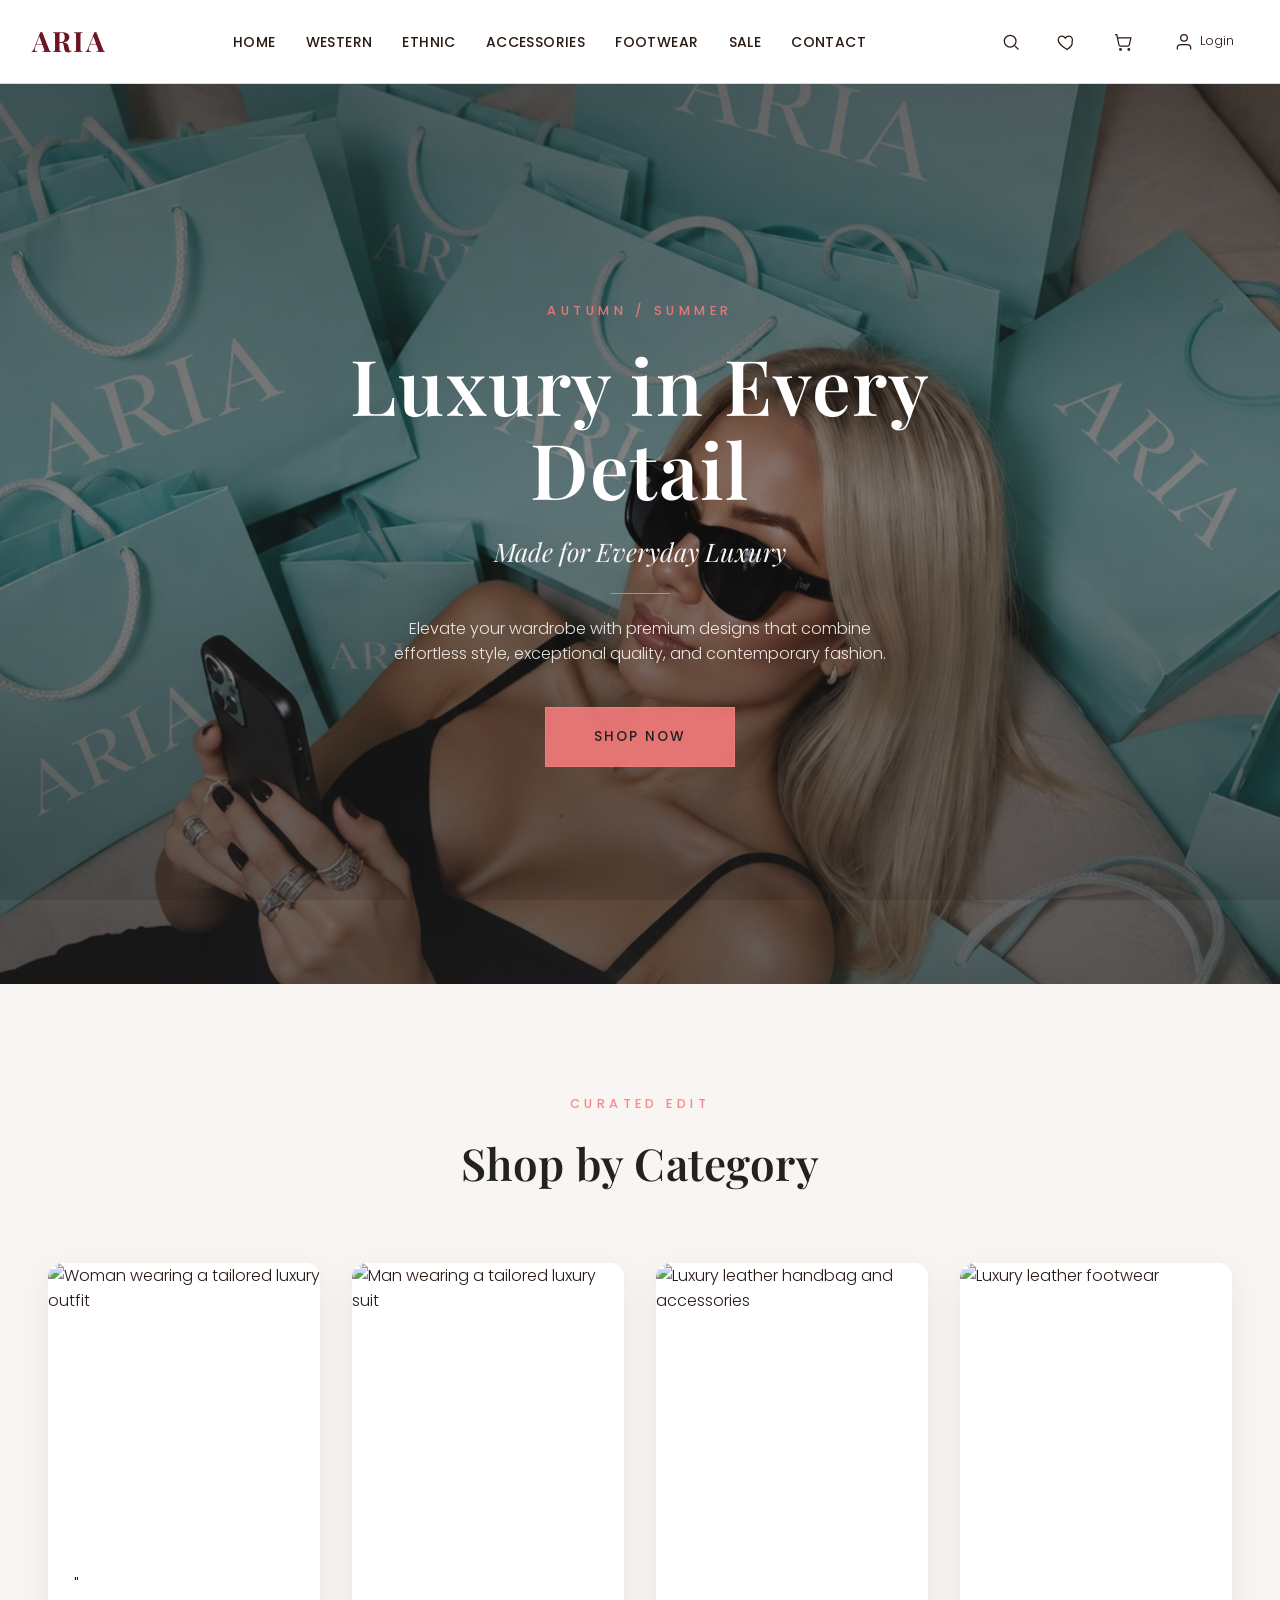
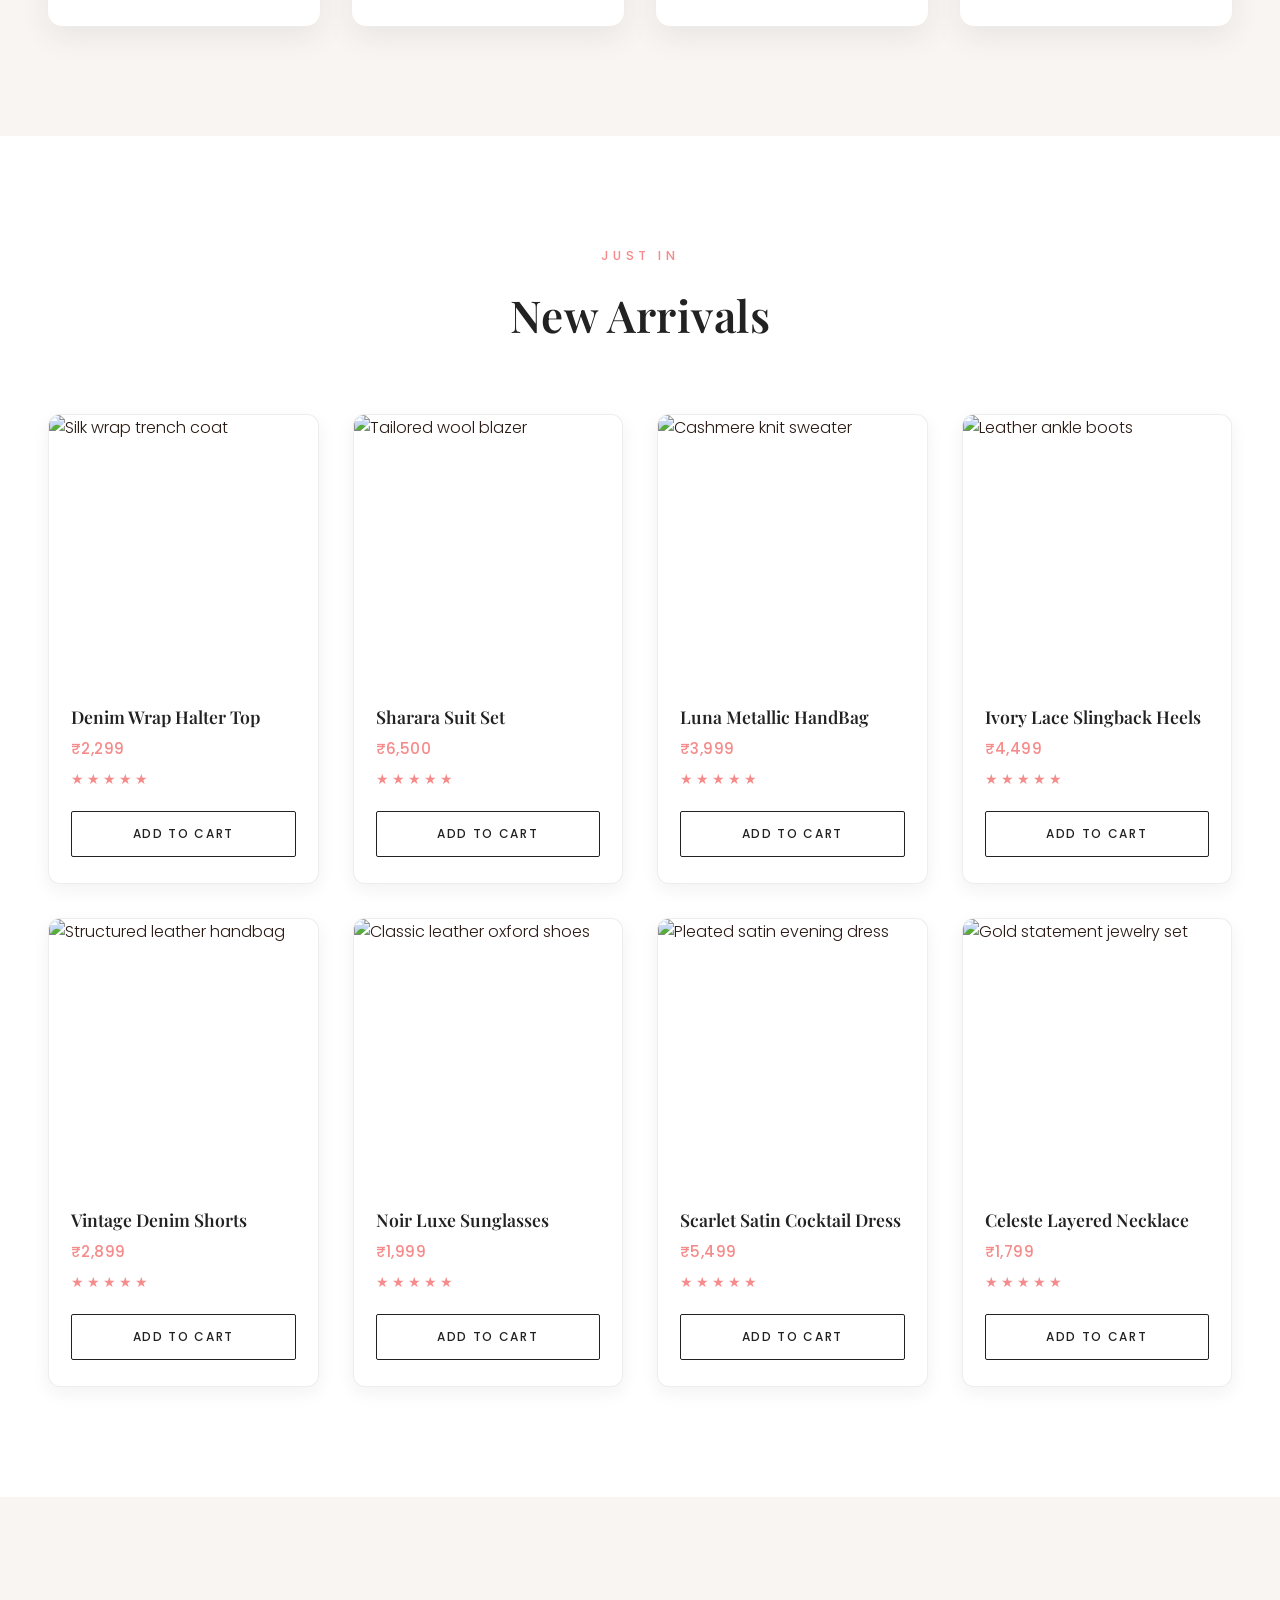
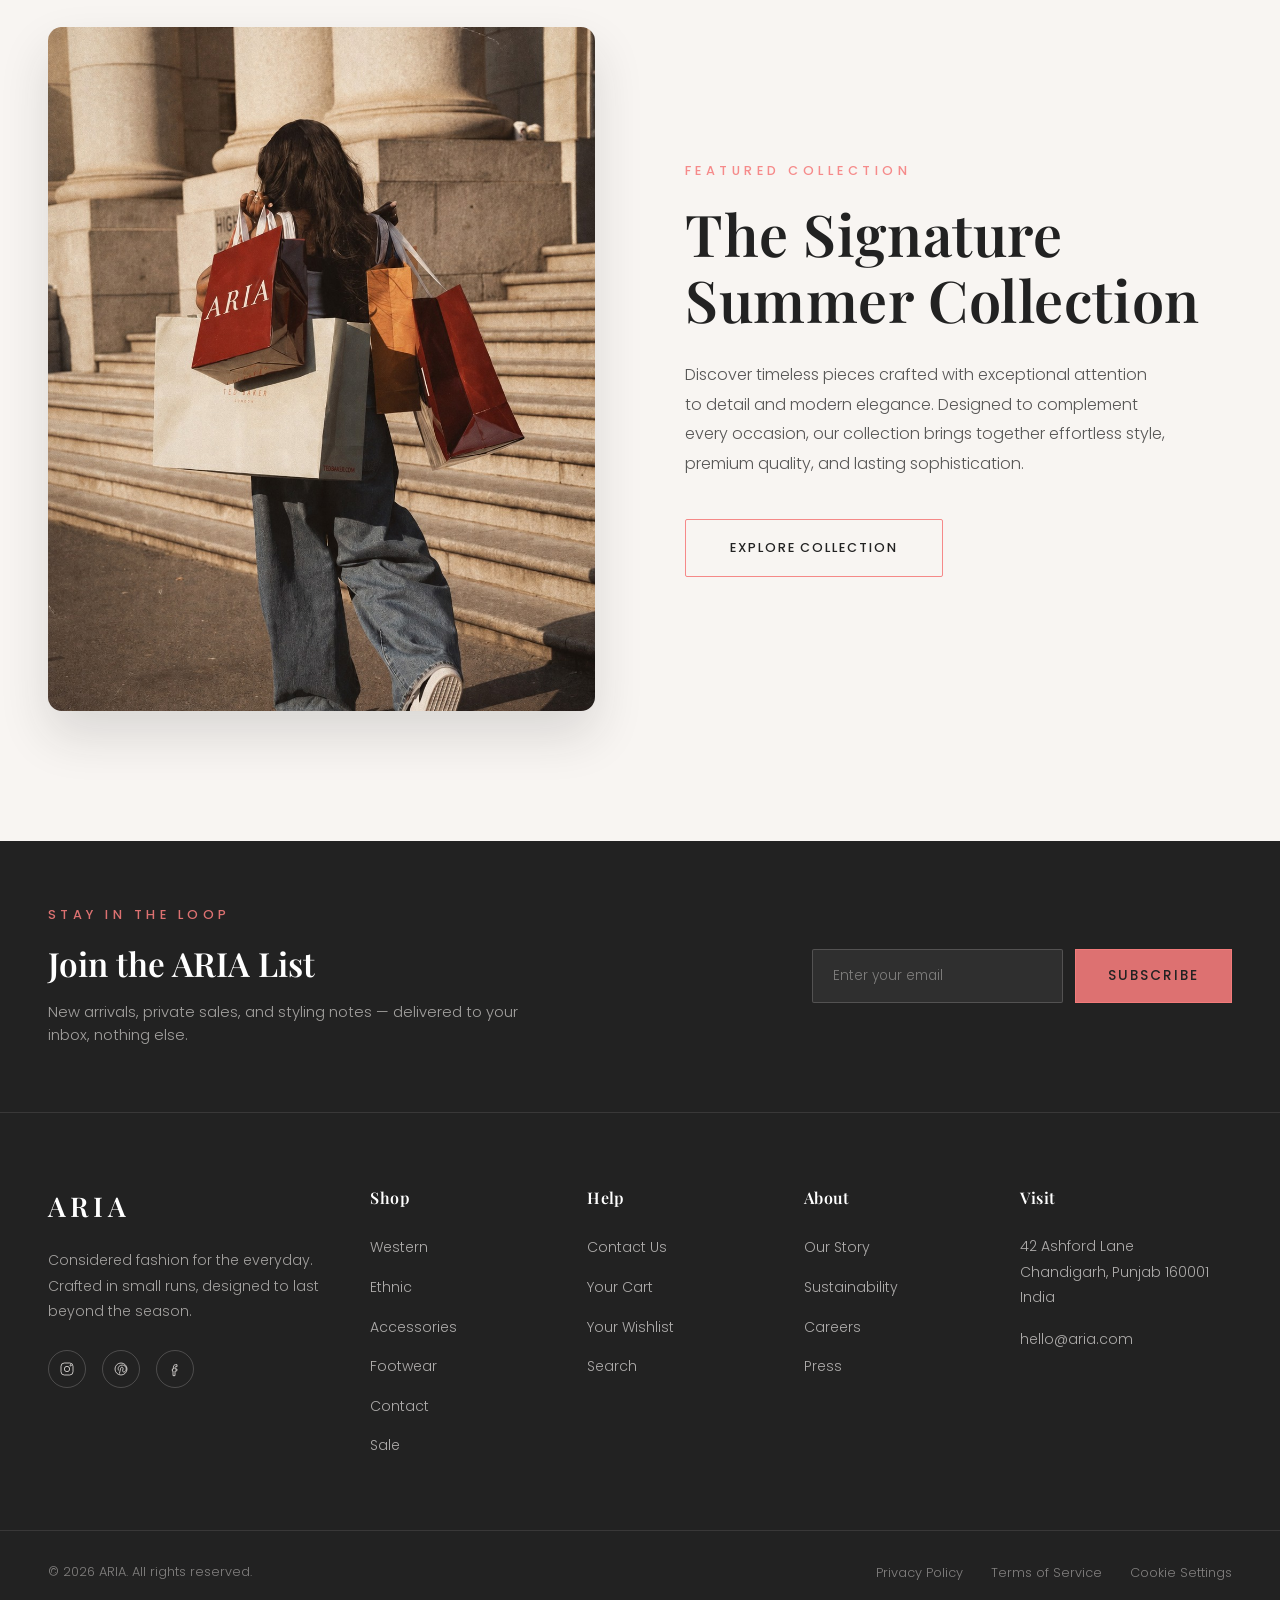
==== commit e663a604: "Update index.html" ====
--- a/index.html
+++ b/index.html
@@ -8,6 +8,7 @@
   <link rel="preconnect" href="https://fonts.gstatic.com" crossorigin>
   <link href="https://fonts.googleapis.com/css2?family=Playfair+Display:wght@400;500;600;700&family=Poppins:wght@300;400;500;600&display=swap" rel="stylesheet">
   <link rel="stylesheet" href="style.css">
+  <script src="darkmode.js"></script>
 </head>
 
 <body>
@@ -572,11 +573,10 @@
         </h3>
 
         <ul class="footer__links">
-          <li><a href="#" class="footer-link">Contact Us</a></li>
-          <li><a href="#" class="footer-link">Shipping &amp; Returns</a></li>
-          <li><a href="#" class="footer-link">Size Guide</a></li>
-          <li><a href="#" class="footer-link">FAQs</a></li>
-          <li><a href="#" class="footer-link">Track Order</a></li>
+        <li><a href="contact.html" class="footer-link">Contact Us</a></li>
+          <li><a href="cart.html" class="footer-link">Your Cart</a></li>
+          <li><a href="wishlist.html" class="footer-link">Your Wishlist</a></li>
+          <li><a href="search.html" class="footer-link">Search</a></li>
         </ul>
 
       </nav>
@@ -650,6 +650,7 @@
     </div>
 
   </footer>
-
+<script src="wishlist.js"></script>
+<script src="search.js"></script>
 </body>
-</html>+</html>
